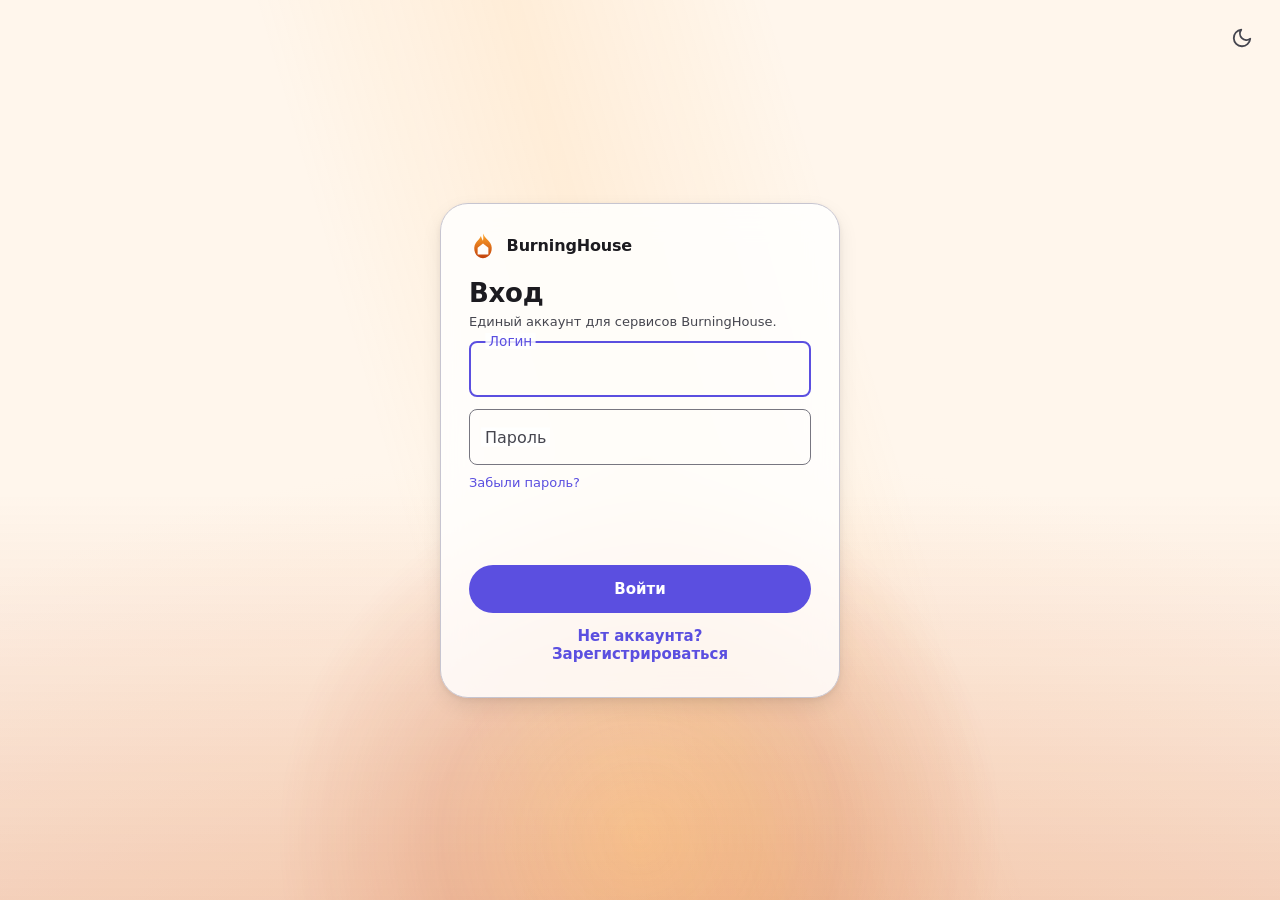
==== index.html @ 43b1a290 "Add password reset flow and theme toggle Implements password reset via email and a client theme togg" ====
<!doctype html>
<html lang="ru">
<head>
<meta charset="utf-8">
<meta name="viewport" content="width=device-width,initial-scale=1,viewport-fit=cover">
<meta name="robots" content="noindex,nofollow">
<meta name="color-scheme" content="light dark">
<title>Вход — BurningHouse</title>
<link rel="icon" href="assets/favicon.svg" type="image/svg+xml">
<link rel="stylesheet" href="assets/brand.css">
<link rel="stylesheet" href="assets/styles.css">
</head>
<body>

<!-- Горящий дом за карточкой. Вариант «Угли»: почти статика и медленный проход
     света — страницу входа при активной SSO-сессии показывают на долю секунды,
     и эффектный разгон читался бы как тормоз. См. Design/motion.md. -->
<div class="bh-backdrop" aria-hidden="true">
  <div class="bh-layer"><div class="bh-glow"></div></div>
  <div class="bh-layer"><div class="bh-sweep"></div></div>
  <div class="bh-layer"><div class="bh-haze"></div></div>
  <div class="bh-layer bh-sparks" data-bh-sparks="6"></div>
</div>

<button class="icon-btn" id="themeBtn" type="button" title="Сменить тему" aria-label="Сменить тему"></button>

<!-- Вход / регистрация. Показывается на /authorize без активной сессии и на / для гостя. -->
<div class="card hidden" id="loginCard">
  <a class="bh-lockup brand-lockup" href="/">
    <svg class="bh-mark" viewBox="0 0 24 24" role="img" aria-label="BurningHouse">
      <defs>
        <linearGradient id="bhFlameLogin" x1="0" y1="1" x2="0" y2="0">
          <stop offset="0" stop-color="var(--flame-base, #c2410c)"/>
          <stop offset="1" stop-color="var(--flame-tip, #ffa62b)"/>
        </linearGradient>
      </defs>
      <path class="bh-flame" fill="url(#bhFlameLogin)" fill-rule="evenodd"
            d="M12 1.2C13.6 5 16.4 6.6 18.2 9.4C21.4 14.4 18.6 22.4 12 22.4C5.4 22.4 2.6 14.4 5.8 9.4C7.2 7.2 9.2 6 10.2 3.4C10.9 5.6 11.4 6.6 12 7.4C12.4 5.6 12.3 3.4 12 1.2ZM12 9.8 7.4 13.6V19.2H16.6V13.6Z"/>
    </svg>
    <span class="bh-name">BurningHouse</span>
  </a>
  <h1 id="loginTitle">Вход</h1>
  <p class="sub" id="loginDesc">Единый аккаунт для сервисов BurningHouse.</p>

  <form id="loginForm" autocomplete="on">
    <div class="field">
      <input id="fUser" name="username" type="text" placeholder=" " autocomplete="username" autocapitalize="none" spellcheck="false">
      <label for="fUser">Логин</label>
    </div>
    <div class="field" id="fPassWrap">
      <input id="fPass" name="password" type="password" placeholder=" " autocomplete="current-password">
      <label for="fPass">Пароль</label>
    </div>
    <button class="link-btn" id="forgotToggle" type="button">Забыли пароль?</button>
    <!-- Поля регистрации раскрываются плавно, а не возникают рывком.
         Обёртка нужна для приёма с grid-template-rows: 0fr → 1fr — он
         анимирует высоту без магических чисел и без max-height наугад. -->
    <div class="reveal" id="regFields">
      <div class="reveal-in">
        <div class="field" id="fPass2Wrap">
          <input id="fPass2" name="password2" type="password" placeholder=" " autocomplete="new-password">
          <label for="fPass2">Повторите пароль</label>
        </div>
        <div class="field" id="fEmailWrap">
          <input id="fEmail" name="email" type="email" placeholder=" " autocomplete="email" autocapitalize="none" spellcheck="false">
          <label for="fEmail">Почта</label>
        </div>
        <div class="field" id="fNameWrap">
          <input id="fName" name="name" type="text" placeholder=" " maxlength="60" autocomplete="name">
          <label for="fName">Имя — необязательно</label>
        </div>
        <label class="check-row" id="fShowNameWrap">
          <input id="fShowName" type="checkbox">
          <span>Показывать сервисам имя вместо логина</span>
        </label>
        <div class="field" id="fPhoneWrap">
          <input id="fPhone" name="tel" type="tel" placeholder=" " autocomplete="tel" inputmode="tel">
          <label for="fPhone">Телефон — необязательно</label>
        </div>
        <label class="check-row" id="fSharePhoneWrap">
          <input id="fSharePhone" type="checkbox">
          <span>Разрешить сервисам получать телефон для переводов</span>
        </label>
        <div class="field hidden" id="fCodeWrap">
          <input id="fCode" name="code" type="text" placeholder=" " autocomplete="off">
          <label for="fCode">Код приглашения</label>
        </div>
      </div>
    </div>
    <div class="err" id="loginErr"></div>
    <div class="ok" id="loginOk"></div>
    <button class="btn filled full" id="loginSubmit" type="submit">Войти</button>
  </form>
  <button class="btn full" id="loginToggle" type="button" style="margin-top:8px">Нет аккаунта? Зарегистрироваться</button>
</div>

<!-- Открывается по ссылке из письма (?token=...) — см. /reset и
     /api/authorize/reset в server.js. Токен подтверждает личность,
     текущий пароль вводить не нужно. -->
<div class="card hidden" id="resetCard">
  <a class="bh-lockup brand-lockup" href="/">
    <svg class="bh-mark" viewBox="0 0 24 24" role="img" aria-label="BurningHouse">
      <defs>
        <linearGradient id="bhFlameReset" x1="0" y1="1" x2="0" y2="0">
          <stop offset="0" stop-color="var(--flame-base, #c2410c)"/>
          <stop offset="1" stop-color="var(--flame-tip, #ffa62b)"/>
        </linearGradient>
      </defs>
      <path class="bh-flame" fill="url(#bhFlameReset)" fill-rule="evenodd"
            d="M12 1.2C13.6 5 16.4 6.6 18.2 9.4C21.4 14.4 18.6 22.4 12 22.4C5.4 22.4 2.6 14.4 5.8 9.4C7.2 7.2 9.2 6 10.2 3.4C10.9 5.6 11.4 6.6 12 7.4C12.4 5.6 12.3 3.4 12 1.2ZM12 9.8 7.4 13.6V19.2H16.6V13.6Z"/>
    </svg>
    <span class="bh-name">BurningHouse</span>
  </a>
  <h1>Новый пароль</h1>
  <p class="sub">Придумайте новый пароль для входа.</p>
  <form id="resetForm">
    <div class="field">
      <input id="resetPass" type="password" placeholder=" " autocomplete="new-password">
      <label for="resetPass">Новый пароль</label>
    </div>
    <div class="field">
      <input id="resetPass2" type="password" placeholder=" " autocomplete="new-password">
      <label for="resetPass2">Повторите пароль</label>
    </div>
    <div class="err" id="resetErr"></div>
    <button class="btn filled full" type="submit">Сохранить пароль</button>
  </form>
</div>

<!-- Аккаунт: то, что видит вошедший пользователь на самом auth-домене. -->
<div class="card wide hidden" id="accountCard">
  <a class="bh-lockup brand-lockup" href="/">
    <svg class="bh-mark" viewBox="0 0 24 24" role="img" aria-label="BurningHouse">
      <defs>
        <linearGradient id="bhFlameAccount" x1="0" y1="1" x2="0" y2="0">
          <stop offset="0" stop-color="var(--flame-base, #c2410c)"/>
          <stop offset="1" stop-color="var(--flame-tip, #ffa62b)"/>
        </linearGradient>
      </defs>
      <path class="bh-flame" fill="url(#bhFlameAccount)" fill-rule="evenodd"
            d="M12 1.2C13.6 5 16.4 6.6 18.2 9.4C21.4 14.4 18.6 22.4 12 22.4C5.4 22.4 2.6 14.4 5.8 9.4C7.2 7.2 9.2 6 10.2 3.4C10.9 5.6 11.4 6.6 12 7.4C12.4 5.6 12.3 3.4 12 1.2ZM12 9.8 7.4 13.6V19.2H16.6V13.6Z"/>
    </svg>
    <span class="bh-name">BurningHouse</span>
    <span class="bh-sep" aria-hidden="true"></span>
    <span class="bh-service">Аккаунт</span>
  </a>
  <div class="who">
    <div class="avatar" id="acAvatar">?</div>
    <div>
      <div class="name" id="acName">—</div>
      <div class="mail" id="acMail">почта не указана</div>
    </div>
  </div>
  <p class="sub">Этот аккаунт общий для всех сервисов BurningHouse.</p>

  <details id="nameBlock">
    <summary>Имя</summary>
    <form id="nameForm">
      <div class="field"><input id="nameValue" type="text" placeholder=" " maxlength="60" autocomplete="name"><label for="nameValue">Имя</label></div>
      <label class="check-row"><input id="nameShow" type="checkbox"><span>Показывать сервисам вместо логина</span></label>
      <div class="err" id="nameErr"></div>
      <button class="btn tonal full" type="submit">Сохранить имя</button>
    </form>
    <p class="sub">Пока выключено — сервисы видят только логин, как раньше.</p>
  </details>

  <details id="pwBlock">
    <summary>Сменить пароль</summary>
    <form id="pwForm">
      <div class="field"><input id="pwCur" type="password" placeholder=" " autocomplete="current-password"><label for="pwCur">Текущий пароль</label></div>
      <div class="field"><input id="pwNew" type="password" placeholder=" " autocomplete="new-password"><label for="pwNew">Новый пароль</label></div>
      <div class="field"><input id="pwNew2" type="password" placeholder=" " autocomplete="new-password"><label for="pwNew2">Повторите новый</label></div>
      <div class="err" id="pwErr"></div>
      <button class="btn tonal full" type="submit">Сохранить пароль</button>
    </form>
    <p class="sub">После смены пароля все остальные устройства придётся авторизовать заново.</p>
  </details>

  <details id="mailBlock">
    <summary>Почта</summary>
    <form id="mailForm">
      <div class="field"><input id="mailValue" type="email" placeholder=" " autocomplete="email" autocapitalize="none" spellcheck="false"><label for="mailValue">Адрес почты</label></div>
      <div class="field"><input id="mailPass" type="password" placeholder=" " autocomplete="current-password"><label for="mailPass">Текущий пароль</label></div>
      <div class="err" id="mailErr"></div>
      <button class="btn tonal full" type="submit">Сохранить почту</button>
    </form>
    <p class="sub">Пока используется только как контакт: писем сервис ещё не отправляет.</p>
  </details>

  <details id="phoneBlock">
    <summary>Телефон</summary>
    <form id="phoneForm">
      <div class="field"><input id="phoneValue" type="tel" placeholder=" " autocomplete="tel" inputmode="tel"><label for="phoneValue">Номер телефона</label></div>
      <label class="check-row"><input id="phoneShare" type="checkbox"><span>Разрешить сервисам получать телефон для переводов</span></label>
      <div class="field"><input id="phonePass" type="password" placeholder=" " autocomplete="current-password"><label for="phonePass">Текущий пароль</label></div>
      <div class="err" id="phoneErr"></div>
      <button class="btn tonal full" type="submit">Сохранить телефон</button>
    </form>
    <p class="sub">Без галочки номер знает только этот кабинет. С галочкой — его
      сможет запросить сервис, которому вы уже вошли (например, чтобы принять
      от вас перевод); кому именно его показывать внутри себя — решает сам
      сервис, не эта настройка.</p>
  </details>

  <details id="sessBlock">
    <summary>Устройства и сервисы</summary>
    <div id="sessList"><div class="empty">Загрузка…</div></div>
    <button class="btn danger full" id="revokeAll" type="button">Отозвать все доступы сервисов</button>
  </details>

  <button class="btn outlined full" id="logoutBtn" type="button">Выйти</button>
</div>

<div class="snack" id="snack"></div>

<script src="assets/brand.js"></script>
<script src="assets/app.js"></script>
</body>
</html>
---- assets/brand.css ----
/* Копия Shared/brand.css — не редактировать здесь.
   Правки вносят в Shared/ и раскладывают: node Shared/sync.mjs */
/* ═══════════════════════════════════════════════════════════════════════
   Фирменный слой BurningHouse: знак, локап, горящий фон.
   Канонический файл — этот. Сервисы копируют его к себе в assets/ и
   переопределяют только четыре-шесть переменных (см. блок ниже).

   Решения и причины — в BurningHouse/Design/. Коротко о главном:
   • анимируем только transform/opacity — эти слои уходят на видеокарту;
   • размытие даём радиальным градиентом, а не filter: blur() — блюр во
     весь экран самая дорогая вещь, какую можно повесить на фон;
   • prefers-reduced-motion не «желательно»: движущийся фон при
     вестибулярных нарушениях вызывает тошноту.
   ═══════════════════════════════════════════════════════════════════════ */

/* ── Токены сервиса. По умолчанию — дерево/янтарь (вход). ──
   Свой сервис задаёт эти же переменные у себя ПОСЛЕ подключения brand.css.
   Цвет не выбирается на глаз: он берётся от вещества, которое так горит,
   — таблица свободных в Design/services.md. */
:root{
  --flame-base:#c2410c;   /* основание — уголь, общее для семьи */
  --flame-tip:#ffa62b;    /* вершина — она и различает сервисы */
  --night-1:#0e0b16;      /* края тёмной сцены */
  --night-2:#1f1330;      /* у горизонта, где горит дом */
  --dawn-1:#fff6ec;       /* светлая тема — рассвет, а не осветлённая ночь */
  --dawn-2:#ffe4cb;
}

/* ═══ ФОН ═══
   position:fixed, поэтому одинаково работает и как фон страницы (вход),
   и внутри полноэкранной модалки (окно входа в «Финансах»): когда
   родитель скрыт, скрыт и фон. */
.bh-backdrop{
  position:fixed; inset:0; z-index:0;
  overflow:hidden; pointer-events:none;
  --sky-1:var(--dawn-1); --sky-2:var(--dawn-2);
  background:radial-gradient(125% 100% at 50% 112%, var(--sky-2) 0%, var(--sky-1) 62%);
}
/* Тему берём из тех же сигналов, что и хост: у «Финансов» data-theme стоит
   всегда, у входа его может не быть — тогда решает системная настройка. */
@media (prefers-color-scheme: dark){
  :root:not([data-theme="light"]) .bh-backdrop{ --sky-1:var(--night-1); --sky-2:var(--night-2); }
}
:root[data-theme="dark"]  .bh-backdrop{ --sky-1:var(--night-1); --sky-2:var(--night-2); }
:root[data-theme="light"] .bh-backdrop{ --sky-1:var(--dawn-1);  --sky-2:var(--dawn-2); }

/* Фон под ВСЮ страницу приложения, а не только под окно входа.
   z-index:-1 здесь обязателен: с нулевым позиционированный слой красится
   поверх непозиционированных блоков и накрыл бы собой весь интерфейс.
   Хост при этом обязан отдать фон наружу — иначе слой окажется под
   непрозрачной заливкой body и его просто не будет видно:

     html{ background:var(--ваш-фон) }
     body{ background:transparent }                                        */
.bh-backdrop--page{ z-index:-1; }

/* Приглушённый вариант — для страниц с плотным интерфейсом, где фон должен
   только подсвечивать поля вокруг панелей, а не спорить с содержимым.
   Приглушать приходится ОТДЕЛЬНЫМ набором кадров, а не статичной opacity:
   свойство, которое анимируется, значением из правила не перебить — анимация
   всегда важнее. На этом легко обжечься и потом искать, почему «не применилось». */
.bh-backdrop--quiet .bh-glow{ animation-name:bh-breathe-quiet }
@keyframes bh-breathe-quiet{
  from{ transform:translateX(-50%) scale(1);    opacity:.24 }
  to  { transform:translateX(-50%) scale(1.07); opacity:.32 }
}
.bh-backdrop--quiet .bh-haze{ opacity:.55 }

.bh-layer{ position:absolute; inset:0; }

/* Свечение очага снизу по центру — оттуда, где горит дом. */
.bh-glow{
  position:absolute; left:50%; bottom:-34%;
  width:min(92%, 46rem); aspect-ratio:1; transform:translateX(-50%);
  border-radius:50%; opacity:.55;
  background:radial-gradient(circle,
    color-mix(in srgb, var(--flame-tip) 46%, transparent) 0%,
    color-mix(in srgb, var(--flame-base) 28%, transparent) 38%,
    transparent 70%);
  will-change:transform, opacity;
  animation:bh-breathe 11s ease-in-out infinite alternate;
}
@keyframes bh-breathe{
  from{ transform:translateX(-50%) scale(1);    opacity:.5 }
  to  { transform:translateX(-50%) scale(1.09); opacity:.62 }
}

/* Медленный проход света по комнате — вариант «Угли» из Design/motion.md.
   Выбран для страниц входа: при активной SSO-сессии страница показывается
   на долю секунды, и эффектный разгон читался бы как тормоз. */
.bh-sweep{
  position:absolute; inset:-30% -60%;
  background:linear-gradient(74deg, transparent 42%,
    color-mix(in srgb, var(--flame-tip) 10%, transparent) 50%, transparent 58%);
  will-change:transform;
  animation:bh-sweep 16s ease-in-out infinite;
}
@keyframes bh-sweep{
  0%,100%{ transform:translateX(-22%) }
  50%    { transform:translateX(22%) }
}

/* Дымка над очагом — прячет нижнюю границу свечения. */
.bh-haze{
  position:absolute; left:-20%; right:-20%; bottom:0; height:58%;
  background:linear-gradient(to top,
    color-mix(in srgb, var(--flame-base) 18%, transparent), transparent 78%);
}

/* ═══ ИСКРЫ ═══
   Узлы расставляет brand.js: у каждой свои длительность, задержка и снос.
   Одинаковые искры сразу читаются как размноженная копипаста. */
.bh-spark{
  position:absolute; bottom:-2%;
  width:3px; height:3px; border-radius:50%;
  background:var(--flame-tip);
  box-shadow:0 0 6px 1px color-mix(in srgb, var(--flame-tip) 65%, transparent);
  opacity:0; will-change:transform, opacity;
  animation:bh-rise var(--bh-dur, 12s) linear var(--bh-delay, 0s) infinite;
}
@keyframes bh-rise{
  0%  { transform:translate3d(0,0,0) scale(.6); opacity:0 }
  12% { opacity:.8 }
  70% { opacity:.45 }
  100%{ transform:translate3d(var(--bh-drift, 2rem), -60vh, 0) scale(.25); opacity:0 }
}

/* Повадка искр — единственное, чем сервису позволено выделиться помимо цвета.
   Подключается классом на контейнере искр. */
.bh-sparks--settle .bh-spark{ animation-name:bh-settle }   /* финансы: копятся */
@keyframes bh-settle{
  0%  { transform:translate3d(0,0,0) scale(.5); opacity:0 }
  15% { opacity:.9 }
  60% { transform:translate3d(var(--bh-drift,1rem), -34vh, 0) scale(1); opacity:.85 }
  100%{ transform:translate3d(var(--bh-drift,1rem), -26vh, 0) scale(.7); opacity:0 }
}
.bh-sparks--motes .bh-spark{ animation-name:bh-motes; animation-timing-function:ease-in-out }
@keyframes bh-motes{                                        /* фильмы: пыль в луче */
  0%  { transform:translate3d(0,-70vh,0) scale(.5); opacity:0 }
  20% { opacity:.7 }
  100%{ transform:translate3d(var(--bh-drift,4rem), -8vh, 0) scale(.4); opacity:0 }
}
.bh-sparks--wind .bh-spark{ animation-name:bh-wind }        /* поездки: сносит ветром */
@keyframes bh-wind{
  0%  { transform:translate3d(0,0,0) scale(.6); opacity:0 }
  14% { opacity:.85 }
  100%{ transform:translate3d(calc(var(--bh-drift,1rem) * 6), -30vh, 0) scale(.3); opacity:0 }
}

/* ═══ ЗНАК ═══
   Градиент объявляется ВНУТРИ каждого <svg>: вынесенный наружу не увидит
   переменные сервиса и знак уедет в чёрный. Подробности — Design/mark.md. */
.bh-mark{ display:block; flex:none; }
.bh-mark .bh-flame{
  transform-origin:50% 100%;
  animation:bh-flick 4.2s ease-in-out infinite;
}
@keyframes bh-flick{
  0%,100%{ transform:scaleY(1)    scaleX(1);    opacity:1 }
  32%    { transform:scaleY(.94)  scaleX(1.03); opacity:.93 }
  58%    { transform:scaleY(1.04) scaleX(.98);  opacity:1 }
}

/* ═══ ЛОКАП: знак, бренд, сервис ═══
   Бренд — постоянная величина, сервис — переменная; вес это и показывает. */
.bh-lockup{
  display:inline-flex; align-items:center; gap:.6rem;
  text-decoration:none; color:inherit; font-size:1rem; line-height:1;
}
.bh-lockup .bh-mark{ width:1.75em; height:1.75em; }
.bh-name{ font-weight:650; letter-spacing:-.01em; }
/* Единственное место, где цвет сервиса попадает в текстовую строку. */
.bh-sep{
  width:1px; height:1.15em; flex:none; border-radius:1px;
  background:color-mix(in srgb, var(--flame-tip) 45%, transparent);
}
.bh-service{ font-weight:400; opacity:.72; }

/* Узкий экран: бренд уходит, остаются знак и название сервиса — на своей
   странице человек и так знает, где он, а место дороже. */
@media (max-width:30rem){
  .bh-name, .bh-sep{ display:none }
}

/* ═══ ПЕРЕДАЧА НА СТРАНИЦУ ВХОДА ═══
   Уход на auth-домен — это обычная навигация между разными сайтами, и резкая
   подмена читается рывком. Кросс-доменные view transitions браузер не даёт
   (разные origin), поэтому склеиваем вручную: здесь карточка уходит, там
   появляется. Фон остаётся на месте и в обеих точках выглядит одинаково —
   именно он и создаёт ощущение, что это одна страница, а не две.

   Класс вешает сервис перед auth.login(); длительность обязана совпадать с
   задержкой навигации в его коде.

   Класс продублирован в селекторе намеренно: у карточки сервиса обычно уже
   есть своя анимация появления, и её правило идёт в файле позже. При равной
   специфичности побеждает последнее — уход бы молча не сработал. Удвоение
   класса поднимает специфичность, не прибегая к !important. */
.bh-leaving.bh-leaving{
  animation:bh-leave .22s cubic-bezier(.4,0,1,1) both;
  pointer-events:none;
}
@keyframes bh-leave{
  to{ opacity:0; transform:translateY(-6px) scale(.985) }
}

/* Прибытие: карточка входа собирается из того же движения, в котором ушла
   предыдущая. Вешается на саму карточку на auth-домене. */
.bh-arriving{
  animation:bh-arrive .34s cubic-bezier(.16,.84,.44,1) both;
}
@keyframes bh-arrive{
  from{ opacity:0; transform:translateY(10px) scale(.985) }
}

/* ═══ ДОСТУПНОСТЬ ═══
   Замирает в осмысленном виде, а не в пустоте: искры остаются видимыми,
   свечение — в среднем положении. */
@media (prefers-reduced-motion: reduce){
  .bh-glow, .bh-sweep, .bh-spark, .bh-mark .bh-flame,
  .bh-leaving, .bh-arriving{
    animation-duration:.01ms !important;
    animation-iteration-count:1 !important;
  }
  .bh-spark{ opacity:.45 }
  /* Уходящая карточка не должна остаться невидимой, если анимацию отключили
     до того, как случилась навигация. */
  .bh-leaving{ opacity:1 }
}
---- assets/styles.css ----
/* Оформление auth-страниц. Токены и компоненты — те же, что в «Моих финансах»
   (Material 3, violet seed), но взято только необходимое: форма входа и аккаунт. */

:root{
  --md-sys-color-primary:#5b4fe0;
  --md-sys-color-on-primary:#ffffff;
  --md-sys-color-primary-container:#e4dfff;
  --md-sys-color-on-primary-container:#180265;
  --md-sys-color-secondary-container:#e3e0f9;
  --md-sys-color-on-secondary-container:#1a1836;
  --md-sys-color-error:#ba1a1a;
  --md-sys-color-surface:#fbf8ff;
  --md-sys-color-on-surface:#1c1b20;
  --md-sys-color-on-surface-variant:#46464f;
  --md-sys-color-surface-container-lowest:#ffffff;
  --md-sys-color-surface-container:#efecf4;
  --md-sys-color-surface-container-high:#e9e6ee;
  --md-sys-color-outline:#777680;
  --md-sys-color-outline-variant:#c7c5d0;

  --r-s:8px; --r-m:12px; --r-l:16px; --r-xl:28px; --r-full:9999px;
  --md-font:"Roboto Flex","Segoe UI",system-ui,Roboto,sans-serif;
  --ease-std:cubic-bezier(0.2,0,0,1);
  --ease-emph-dec:cubic-bezier(0.05,0.7,0.1,1);
  --e2:0 2px 6px rgba(0,0,0,.07),0 8px 20px rgba(0,0,0,.08);

  /* Тёмные значения — под своими именами, чтобы не повторять их дважды
     (системная тема ниже и ручное переключение кнопкой — см. .icon-btn). */
  --dark-primary:#c6bfff; --dark-on-primary:#2e1591;
  --dark-primary-container:#4335a8; --dark-on-primary-container:#e4dfff;
  --dark-secondary-container:#45435c; --dark-on-secondary-container:#e3e0f9;
  --dark-error:#ffb4ab;
  --dark-surface:#141318; --dark-on-surface:#e5e1e9; --dark-on-surface-variant:#c8c5d0;
  --dark-surface-container-lowest:#0f0e13; --dark-surface-container:#201f25; --dark-surface-container-high:#2b2930;
  --dark-outline:#918f9a; --dark-outline-variant:#46464f;
  --dark-e2:0 2px 6px rgba(0,0,0,.3),0 8px 20px rgba(0,0,0,.35);
}

/* Тема следует за системной; data-theme на <html> (кнопка в app.js) может её
   переопределить — в обе стороны, а не только «форсировать светлую». */
@media (prefers-color-scheme:dark){
  :root:not([data-theme="light"]){
    --md-sys-color-primary:var(--dark-primary); --md-sys-color-on-primary:var(--dark-on-primary);
    --md-sys-color-primary-container:var(--dark-primary-container); --md-sys-color-on-primary-container:var(--dark-on-primary-container);
    --md-sys-color-secondary-container:var(--dark-secondary-container); --md-sys-color-on-secondary-container:var(--dark-on-secondary-container);
    --md-sys-color-error:var(--dark-error);
    --md-sys-color-surface:var(--dark-surface); --md-sys-color-on-surface:var(--dark-on-surface); --md-sys-color-on-surface-variant:var(--dark-on-surface-variant);
    --md-sys-color-surface-container-lowest:var(--dark-surface-container-lowest); --md-sys-color-surface-container:var(--dark-surface-container); --md-sys-color-surface-container-high:var(--dark-surface-container-high);
    --md-sys-color-outline:var(--dark-outline); --md-sys-color-outline-variant:var(--dark-outline-variant);
    --e2:var(--dark-e2);
  }
}
:root[data-theme="dark"]{
  --md-sys-color-primary:var(--dark-primary); --md-sys-color-on-primary:var(--dark-on-primary);
  --md-sys-color-primary-container:var(--dark-primary-container); --md-sys-color-on-primary-container:var(--dark-on-primary-container);
  --md-sys-color-secondary-container:var(--dark-secondary-container); --md-sys-color-on-secondary-container:var(--dark-on-secondary-container);
  --md-sys-color-error:var(--dark-error);
  --md-sys-color-surface:var(--dark-surface); --md-sys-color-on-surface:var(--dark-on-surface); --md-sys-color-on-surface-variant:var(--dark-on-surface-variant);
  --md-sys-color-surface-container-lowest:var(--dark-surface-container-lowest); --md-sys-color-surface-container:var(--dark-surface-container); --md-sys-color-surface-container-high:var(--dark-surface-container-high);
  --md-sys-color-outline:var(--dark-outline); --md-sys-color-outline-variant:var(--dark-outline-variant);
  --e2:var(--dark-e2);
}

*{box-sizing:border-box;margin:0;padding:0}
html,body{min-height:100%}
body{
  font-family:var(--md-font);
  background:var(--md-sys-color-surface);
  color:var(--md-sys-color-on-surface);
  display:grid;place-items:center;
  padding:24px 16px;min-height:100vh;
  -webkit-font-smoothing:antialiased;
}

.card{
  /* Поднимаем над горящим фоном (.bh-backdrop лежит на z-index:0) */
  position:relative;z-index:1;
  /* Полупрозрачная с размытием: фон обязан просвечивать, иначе горящий дом
     виден только по краям и вся затея теряет смысл. Блюр здесь дёшев — он
     ограничен площадью карточки, в отличие от блюра на весь экран. */
  background:color-mix(in srgb,var(--md-sys-color-surface-container-lowest) 84%,transparent);
  backdrop-filter:blur(16px) saturate(1.15);
  border:1px solid var(--md-sys-color-outline-variant);
  border-radius:var(--r-xl);
  padding:28px;width:100%;max-width:400px;
  box-shadow:var(--e2);
  /* Прибытие описано в brand.css: карточка собирается из того же движения,
     в котором ушла карточка сервиса. Так переход между доменами читается
     как один жест, а не как подмена страницы. */
  animation:bh-arrive .34s cubic-bezier(.16,.84,.44,1) both;
}
.card.wide{max-width:520px}

/* Плавное раскрытие полей регистрации.
   Высоту подставляет JS замером содержимого (см. revealToggle в app.js).
   Приём с grid-template-rows: 0fr → 1fr выглядит изящнее и обходится без
   скрипта, но здесь он молча не запускался: правило выигрывало в каскаде,
   а перехода браузер не создавал вовсе — getAnimations() оставался пуст.
   Замер надёжен и не зависит от того, что именно лежит внутри. */
.reveal{
  overflow:hidden;height:0;opacity:0;
  transition:height .32s var(--ease-emph-dec), opacity .22s var(--ease-std);
}
.reveal.open{opacity:1}
/* Свой контекст форматирования обязателен. Без него верхний отступ первого
   поля «протекает» за пределы блока и в замер высоты не попадает — блок
   выходит ровно на величину отступа короче, и последнее поле обрезается. */
.reveal-in{display:flow-root}
/* Раскрытие закончилось — перестаём обрезать: обводка фокуса не должна
   срезаться краем блока. Высоту при этом отпускает JS, а не это правило:
   она задана инлайном, и правилом из таблицы стилей её не перебить. */
.reveal.done{overflow:visible}

@media (prefers-reduced-motion: reduce){
  .reveal{transition:none}
}

/* Локап: знак, бренд, при необходимости — название сервиса.
   Прежняя плашка со щитом (.brand) убрана — знак теперь фирменный. */
.brand-lockup{margin-bottom:18px;font-size:16px}
.brand-lockup:focus-visible{outline:2px solid var(--md-sys-color-primary);outline-offset:4px;border-radius:6px}

h1{font-size:26px;font-weight:600;letter-spacing:-.01em}
h2{font-size:15px;font-weight:600;margin:24px 0 4px}
.sub{font-size:13px;color:var(--md-sys-color-on-surface-variant);margin:6px 0}
.err{color:var(--md-sys-color-error);font-size:13px;min-height:18px;margin-top:10px}
.ok{color:var(--md-sys-color-primary);font-size:13px;min-height:18px;margin-top:10px}
.hidden{display:none !important}

/* ---- флажок-настройка (нативный checkbox + accent-color: своя тема без
   отрисовки SVG-галочки вручную, доступность с клавиатуры бесплатно) ---- */
.check-row{
  display:flex;align-items:center;gap:10px;margin-top:14px;
  font-size:14px;color:var(--md-sys-color-on-surface-variant);
  cursor:pointer;user-select:none;
}
.check-row input{width:18px;height:18px;flex:none;accent-color:var(--md-sys-color-primary);cursor:pointer}

/* ---- outlined text field ---- */
.field{position:relative;margin-top:12px}
.field input{
  width:100%;height:56px;padding:0 16px;font-size:16px;font-family:inherit;
  color:var(--md-sys-color-on-surface);background:transparent;
  border:1px solid var(--md-sys-color-outline);border-radius:var(--r-s);
  transition:border-color .15s,border-width .15s;appearance:none;
}
.field input:focus{outline:none;border:2px solid var(--md-sys-color-primary);padding:0 15px}
.field label{
  position:absolute;left:12px;top:50%;transform:translateY(-50%);
  padding:0 4px;font-size:16px;color:var(--md-sys-color-on-surface-variant);
  /* Та же прозрачность, что у карточки: иначе подпись легла бы на неё
     непрозрачной заплаткой заметно другого оттенка. */
  background:color-mix(in srgb,var(--md-sys-color-surface-container-lowest) 84%,transparent);
  pointer-events:none;transition:all .15s var(--ease-std);
}
.field input:focus+label,
.field input:not(:placeholder-shown)+label{top:0;transform:translateY(-50%) scale(.85)}
.field input:focus+label{color:var(--md-sys-color-primary)}

/* ---- buttons ---- */
.btn{
  position:relative;display:inline-flex;align-items:center;justify-content:center;gap:8px;
  height:48px;padding:0 24px;border:0;border-radius:var(--r-full);
  font-family:inherit;font-size:15px;font-weight:600;cursor:pointer;overflow:hidden;
  background:transparent;color:var(--md-sys-color-primary);
}
.btn::after{content:"";position:absolute;inset:0;background:currentColor;opacity:0;transition:opacity .2s}
.btn:hover::after{opacity:.08}
.btn:active::after{opacity:.12}
.btn[disabled]{opacity:.5;cursor:default}
.btn[disabled]::after{opacity:0}
.btn.filled{background:var(--md-sys-color-primary);color:var(--md-sys-color-on-primary)}
.btn.tonal{background:var(--md-sys-color-secondary-container);color:var(--md-sys-color-on-secondary-container)}
.btn.outlined{border:1px solid var(--md-sys-color-outline)}
.btn.full{width:100%;margin-top:18px}
.btn.danger{color:var(--md-sys-color-error)}
.btn.small{height:36px;font-size:13px;padding:0 14px}

.link-btn{
  display:inline-block;background:none;border:0;padding:0;margin-top:10px;
  font:inherit;font-size:13px;color:var(--md-sys-color-primary);
  cursor:pointer;text-decoration:none;
}
.link-btn:hover{text-decoration:underline}

/* ---- аккаунт ---- */
.who{display:flex;align-items:center;gap:14px;margin-bottom:6px}
.avatar{
  width:48px;height:48px;border-radius:var(--r-full);display:grid;place-items:center;
  background:var(--md-sys-color-primary-container);color:var(--md-sys-color-on-primary-container);
  font-size:20px;font-weight:600;flex:none;
}
.who .name{font-size:20px;font-weight:600;line-height:1.2}
.who .mail{font-size:13px;color:var(--md-sys-color-on-surface-variant);word-break:break-all}

details{
  border:1px solid var(--md-sys-color-outline-variant);border-radius:var(--r-m);
  padding:0 16px;margin-top:10px;
}
details[open]{padding-bottom:16px}
summary{
  cursor:pointer;list-style:none;padding:14px 0;font-size:15px;font-weight:600;
  display:flex;align-items:center;justify-content:space-between;gap:8px;
}
summary::-webkit-details-marker{display:none}
summary::after{content:"";width:8px;height:8px;flex:none;transform:rotate(45deg) translateY(-2px);
  border-right:2px solid var(--md-sys-color-on-surface-variant);border-bottom:2px solid var(--md-sys-color-on-surface-variant);
  transition:transform .2s var(--ease-std)}
details[open] summary::after{transform:rotate(-135deg) translateY(-2px)}

.session{
  display:flex;align-items:flex-start;gap:12px;padding:12px 0;
  border-top:1px solid var(--md-sys-color-outline-variant);
}
.session:first-of-type{border-top:0}
.session .meta{flex:1;min-width:0}
.session .title{font-size:14px;font-weight:600}
.session .desc{font-size:12px;color:var(--md-sys-color-on-surface-variant);word-break:break-word}
.badge{
  font-size:11px;font-weight:600;padding:2px 8px;border-radius:var(--r-full);
  background:var(--md-sys-color-secondary-container);color:var(--md-sys-color-on-secondary-container);
}
.empty{font-size:13px;color:var(--md-sys-color-on-surface-variant);padding:12px 0}

/* ---- переключатель темы — фиксирован в углу, виден на любой карточке ---- */
.icon-btn{
  position:fixed;top:16px;right:16px;z-index:5;
  width:44px;height:44px;border-radius:var(--r-full);
  border:0;background:transparent;color:var(--md-sys-color-on-surface-variant);
  cursor:pointer;display:grid;place-items:center;overflow:hidden;
}
.icon-btn::after{content:"";position:absolute;inset:0;background:currentColor;opacity:0;transition:opacity .2s}
.icon-btn:hover::after{opacity:.08}
.icon-btn:active::after{opacity:.12}
.icon{width:22px;height:22px;fill:none;stroke:currentColor;stroke-width:2;stroke-linecap:round;stroke-linejoin:round;flex:none}

.snack{
  position:fixed;left:50%;bottom:24px;transform:translate(-50%,80px);
  background:var(--md-sys-color-on-surface);color:var(--md-sys-color-surface);
  padding:14px 20px;border-radius:var(--r-s);font-size:14px;
  opacity:0;transition:all .25s var(--ease-emph-dec);pointer-events:none;z-index:10;
}
.snack.show{transform:translate(-50%,0);opacity:1}
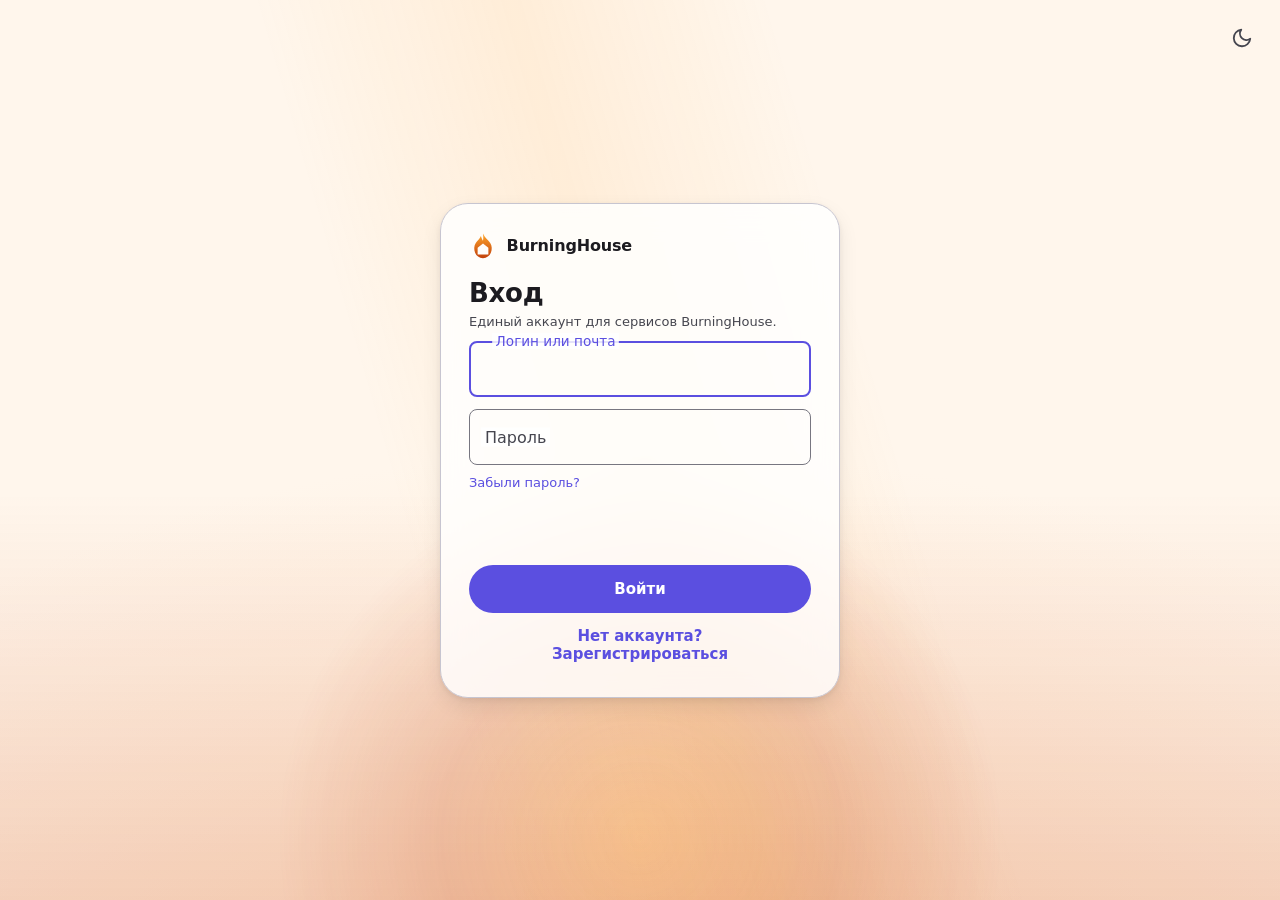
==== commit 9784034e: "Allow login by email; add reset email template Accept username OR email for login and password-reset" ====
--- a/index.html
+++ b/index.html
@@ -45,7 +45,7 @@
   <form id="loginForm" autocomplete="on">
     <div class="field">
       <input id="fUser" name="username" type="text" placeholder=" " autocomplete="username" autocapitalize="none" spellcheck="false">
-      <label for="fUser">Логин</label>
+      <label for="fUser" id="fUserLabel">Логин</label>
     </div>
     <div class="field" id="fPassWrap">
       <input id="fPass" name="password" type="password" placeholder=" " autocomplete="current-password">
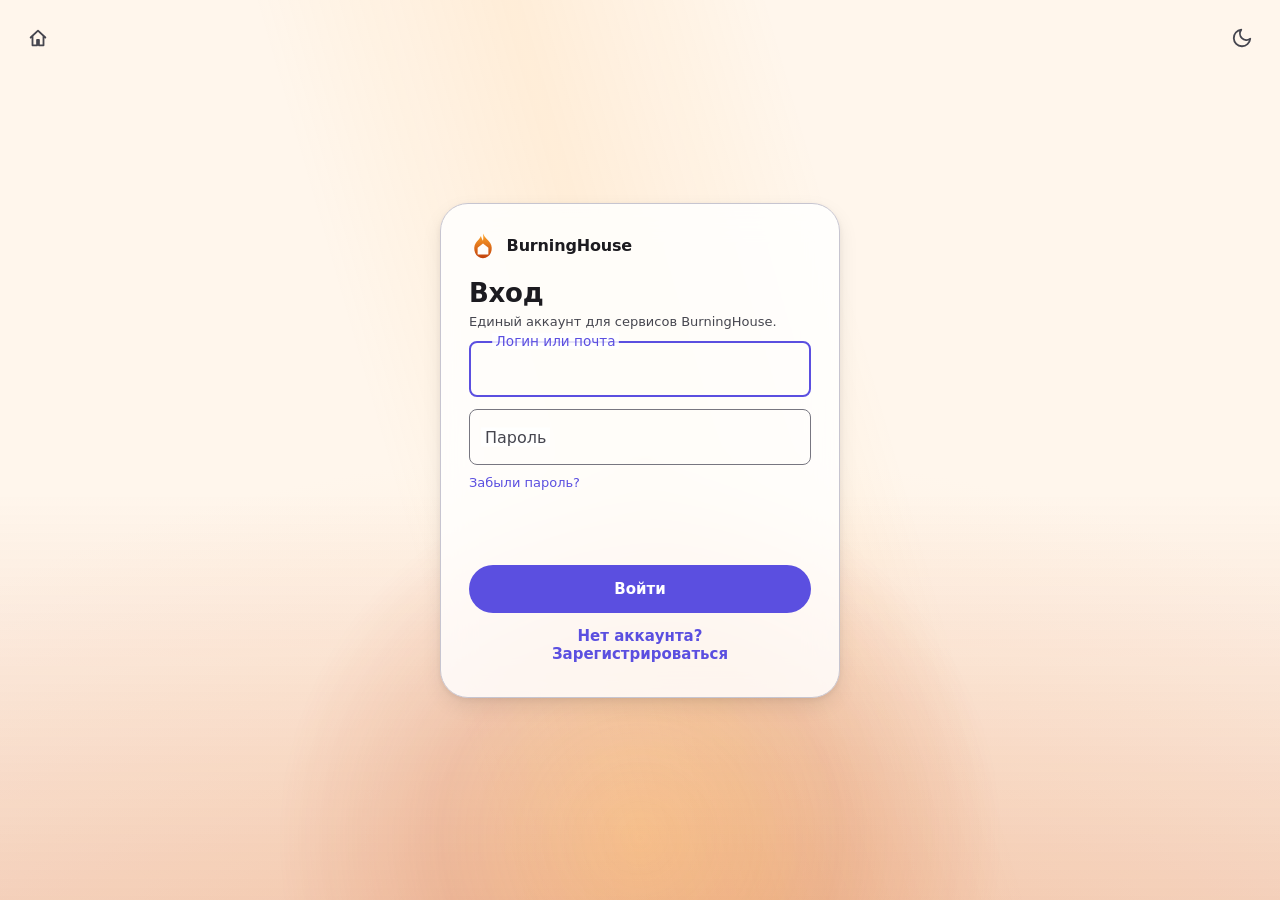
==== commit 7a01394d: "Add Admin internal API and admin support Introduce server-to-server Admin integration: add admin-int" ====
--- a/index.html
+++ b/index.html
@@ -23,10 +23,13 @@
 </div>
 
 <button class="icon-btn" id="themeBtn" type="button" title="Сменить тему" aria-label="Сменить тему"></button>
+<a class="icon-btn" id="homeBtn" href="https://burninghouse.ru" title="На главную" aria-label="На главную">
+  <svg class="icon" viewBox="0 0 24 24"><path d="M4 11.5 12 4l8 7.5M6 9.5V20h5v-6h2v6h5V9.5"/></svg>
+</a>
 
 <!-- Вход / регистрация. Показывается на /authorize без активной сессии и на / для гостя. -->
 <div class="card hidden" id="loginCard">
-  <a class="bh-lockup brand-lockup" href="/">
+  <a class="bh-lockup brand-lockup" href="https://burninghouse.ru">
     <svg class="bh-mark" viewBox="0 0 24 24" role="img" aria-label="BurningHouse">
       <defs>
         <linearGradient id="bhFlameLogin" x1="0" y1="1" x2="0" y2="0">
@@ -98,7 +101,7 @@
      /api/authorize/reset в server.js. Токен подтверждает личность,
      текущий пароль вводить не нужно. -->
 <div class="card hidden" id="resetCard">
-  <a class="bh-lockup brand-lockup" href="/">
+  <a class="bh-lockup brand-lockup" href="https://burninghouse.ru">
     <svg class="bh-mark" viewBox="0 0 24 24" role="img" aria-label="BurningHouse">
       <defs>
         <linearGradient id="bhFlameReset" x1="0" y1="1" x2="0" y2="0">
@@ -129,7 +132,7 @@
 
 <!-- Аккаунт: то, что видит вошедший пользователь на самом auth-домене. -->
 <div class="card wide hidden" id="accountCard">
-  <a class="bh-lockup brand-lockup" href="/">
+  <a class="bh-lockup brand-lockup" href="https://burninghouse.ru">
     <svg class="bh-mark" viewBox="0 0 24 24" role="img" aria-label="BurningHouse">
       <defs>
         <linearGradient id="bhFlameAccount" x1="0" y1="1" x2="0" y2="0">
@@ -208,6 +211,19 @@
     <button class="btn danger full" id="revokeAll" type="button">Отозвать все доступы сервисов</button>
   </details>
 
+  <details id="deleteBlock">
+    <summary>Удалить аккаунт</summary>
+    <p class="sub">Аккаунт и все данные (сессии, история входов) удаляются без возможности восстановления, доступ ко всем сервисам BurningHouse пропадёт сразу. Чтобы подтвердить, наберите логин <strong id="deleteUserHint"></strong> в поле ниже.</p>
+    <form id="deleteForm">
+      <div class="field">
+        <input id="deleteUser" type="text" placeholder=" " autocomplete="off" autocapitalize="none" spellcheck="false">
+        <label for="deleteUser">Логин для подтверждения</label>
+      </div>
+      <div class="err" id="deleteErr"></div>
+      <button class="btn danger full" type="submit">Удалить аккаунт навсегда</button>
+    </form>
+  </details>
+
   <button class="btn outlined full" id="logoutBtn" type="button">Выйти</button>
 </div>
 
--- a/assets/brand.css
+++ b/assets/brand.css
@@ -145,6 +145,16 @@
   0%  { transform:translate3d(0,0,0) scale(.6); opacity:0 }
   14% { opacity:.85 }
   100%{ transform:translate3d(calc(var(--bh-drift,1rem) * 6), -30vh, 0) scale(.3); opacity:0 }
+}
+/* админка: вспыхивают дискретно и строго вертикально — телеметрия, а не огонь */
+.bh-sparks--pulse .bh-spark{ animation-name:bh-pulse; animation-timing-function:steps(1,end) }
+@keyframes bh-pulse{
+  0%  { transform:translate3d(0,0,0) scale(.7); opacity:0 }
+  8%  { opacity:.9 }
+  50% { opacity:.25 }
+  58% { opacity:.9 }
+  92% { opacity:.9 }
+  100%{ transform:translate3d(0,-60vh,0) scale(.7); opacity:0 }
 }
 
 /* ═══ ЗНАК ═══
--- a/assets/styles.css
+++ b/assets/styles.css
@@ -222,17 +222,20 @@
 }
 .empty{font-size:13px;color:var(--md-sys-color-on-surface-variant);padding:12px 0}
 
-/* ---- переключатель темы — фиксирован в углу, виден на любой карточке ---- */
+/* ---- переключатель темы и кнопка «на главную» — фиксированы по углам, видны на любой карточке ---- */
 .icon-btn{
   position:fixed;top:16px;right:16px;z-index:5;
   width:44px;height:44px;border-radius:var(--r-full);
   border:0;background:transparent;color:var(--md-sys-color-on-surface-variant);
   cursor:pointer;display:grid;place-items:center;overflow:hidden;
+  text-decoration:none;
 }
 .icon-btn::after{content:"";position:absolute;inset:0;background:currentColor;opacity:0;transition:opacity .2s}
 .icon-btn:hover::after{opacity:.08}
 .icon-btn:active::after{opacity:.12}
 .icon{width:22px;height:22px;fill:none;stroke:currentColor;stroke-width:2;stroke-linecap:round;stroke-linejoin:round;flex:none}
+/* «На главную» — противоположный угол от переключателя темы, чтобы не перекрывались. */
+#homeBtn{right:auto;left:16px}
 
 .snack{
   position:fixed;left:50%;bottom:24px;transform:translate(-50%,80px);
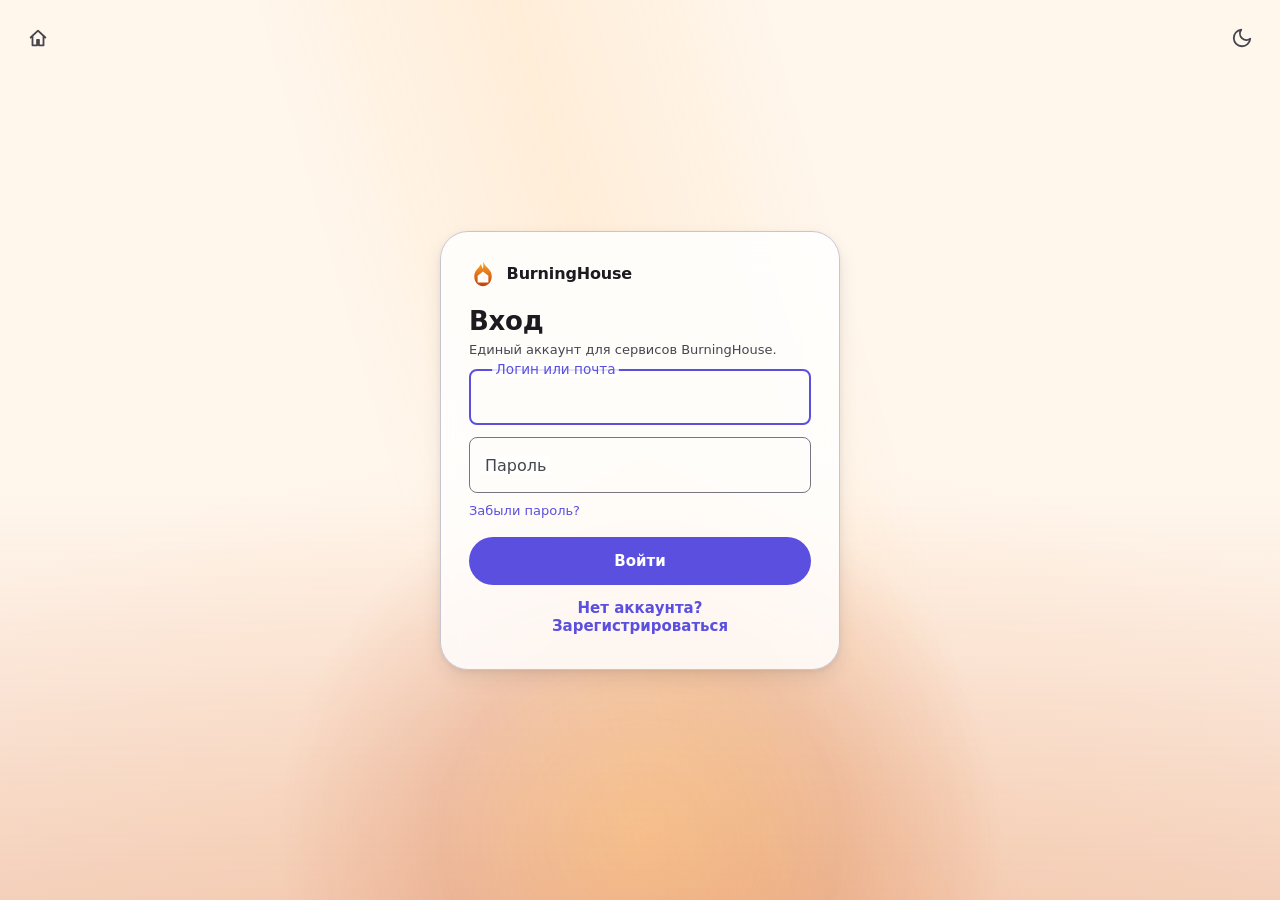
==== commit 2ff27080: "Добавить друзей и личные ссылки приглашений Внёс полноценную поддержку «друзей»: добавлена таблица f" ====
--- a/index.html
+++ b/index.html
@@ -2,6 +2,11 @@
 <html lang="ru">
 <head>
 <meta charset="utf-8">
+<!-- serveApp() отдаёт этот же файл на любом пути (/, /reset, /verify-email,
+     /friends/invite — он двухсегментный!), а относительные assets/... без
+     <base> резолвились бы от текущего пути, а не от корня: на /friends/invite
+     ушли бы в несуществующий /friends/assets/... и стили с скриптом не грузились бы. -->
+<base href="/">
 <meta name="viewport" content="width=device-width,initial-scale=1,viewport-fit=cover">
 <meta name="robots" content="noindex,nofollow">
 <meta name="color-scheme" content="light dark">
@@ -22,8 +27,8 @@
   <div class="bh-layer bh-sparks" data-bh-sparks="6"></div>
 </div>
 
-<button class="icon-btn" id="themeBtn" type="button" title="Сменить тему" aria-label="Сменить тему"></button>
-<a class="icon-btn" id="homeBtn" href="https://burninghouse.ru" title="На главную" aria-label="На главную">
+<button class="icon-btn icon-btn--corner" id="themeBtn" type="button" title="Сменить тему" aria-label="Сменить тему"></button>
+<a class="icon-btn icon-btn--corner" id="homeBtn" href="https://burninghouse.ru" title="На главную" aria-label="На главную">
   <svg class="icon" viewBox="0 0 24 24"><path d="M4 11.5 12 4l8 7.5M6 9.5V20h5v-6h2v6h5V9.5"/></svg>
 </a>
 
@@ -82,7 +87,7 @@
         </div>
         <label class="check-row" id="fSharePhoneWrap">
           <input id="fSharePhone" type="checkbox">
-          <span>Разрешить сервисам получать телефон для переводов</span>
+          <span>Показывать телефон друзьям и сервисам (для переводов)</span>
         </label>
         <div class="field hidden" id="fCodeWrap">
           <input id="fCode" name="code" type="text" placeholder=" " autocomplete="off">
@@ -95,6 +100,37 @@
     <button class="btn filled full" id="loginSubmit" type="submit">Войти</button>
   </form>
   <button class="btn full" id="loginToggle" type="button" style="margin-top:8px">Нет аккаунта? Зарегистрироваться</button>
+</div>
+
+<!-- Мягкое окошко «добавьте почту» — показывается вместо молчаливого SSO-редиректа
+     в сервис, если у аккаунта ещё нет почты (см. /authorize в server.js).
+     Пропустить можно — email_prompt_dismissed не даёт спросить снова в
+     рамках этой же SSO-сессии. -->
+<div class="card hidden" id="emailNagCard">
+  <a class="bh-lockup brand-lockup" href="https://burninghouse.ru">
+    <svg class="bh-mark" viewBox="0 0 24 24" role="img" aria-label="BurningHouse">
+      <defs>
+        <linearGradient id="bhFlameNag" x1="0" y1="1" x2="0" y2="0">
+          <stop offset="0" stop-color="var(--flame-base, #c2410c)"/>
+          <stop offset="1" stop-color="var(--flame-tip, #ffa62b)"/>
+        </linearGradient>
+      </defs>
+      <path class="bh-flame" fill="url(#bhFlameNag)" fill-rule="evenodd"
+            d="M12 1.2C13.6 5 16.4 6.6 18.2 9.4C21.4 14.4 18.6 22.4 12 22.4C5.4 22.4 2.6 14.4 5.8 9.4C7.2 7.2 9.2 6 10.2 3.4C10.9 5.6 11.4 6.6 12 7.4C12.4 5.6 12.3 3.4 12 1.2ZM12 9.8 7.4 13.6V19.2H16.6V13.6Z"/>
+    </svg>
+    <span class="bh-name">BurningHouse</span>
+  </a>
+  <h1>Укажите почту</h1>
+  <p class="sub">Без неё нельзя будет восстановить пароль, если забудете его. Можно добавить сейчас или пропустить и сделать это позже — из кабинета.</p>
+  <form id="emailNagForm">
+    <div class="field">
+      <input id="emailNagValue" type="email" placeholder=" " autocomplete="email" autocapitalize="none" spellcheck="false">
+      <label for="emailNagValue">Почта</label>
+    </div>
+    <div class="err" id="emailNagErr"></div>
+    <button class="btn filled full" type="submit">Добавить и продолжить</button>
+  </form>
+  <button class="btn full" id="emailNagSkip" type="button" style="margin-top:8px">Пропустить</button>
 </div>
 
 <!-- Открывается по ссылке из письма (?token=...) — см. /reset и
@@ -130,6 +166,51 @@
   </form>
 </div>
 
+<!-- Открывается по ссылке из письма подтверждения (?token=...) — см.
+     /verify-email и /api/account/email/confirm в server.js. Подтверждает
+     сама, без участия человека — карточка только показывает результат. -->
+<div class="card hidden" id="verifyCard">
+  <a class="bh-lockup brand-lockup" href="https://burninghouse.ru">
+    <svg class="bh-mark" viewBox="0 0 24 24" role="img" aria-label="BurningHouse">
+      <defs>
+        <linearGradient id="bhFlameVerify" x1="0" y1="1" x2="0" y2="0">
+          <stop offset="0" stop-color="var(--flame-base, #c2410c)"/>
+          <stop offset="1" stop-color="var(--flame-tip, #ffa62b)"/>
+        </linearGradient>
+      </defs>
+      <path class="bh-flame" fill="url(#bhFlameVerify)" fill-rule="evenodd"
+            d="M12 1.2C13.6 5 16.4 6.6 18.2 9.4C21.4 14.4 18.6 22.4 12 22.4C5.4 22.4 2.6 14.4 5.8 9.4C7.2 7.2 9.2 6 10.2 3.4C10.9 5.6 11.4 6.6 12 7.4C12.4 5.6 12.3 3.4 12 1.2ZM12 9.8 7.4 13.6V19.2H16.6V13.6Z"/>
+    </svg>
+    <span class="bh-name">BurningHouse</span>
+  </a>
+  <h1 id="verifyTitle">Подтверждаем почту…</h1>
+  <p class="sub" id="verifyMsg"></p>
+  <a class="btn filled full hidden" id="verifyContinue" href="https://burninghouse.ru">Готово</a>
+</div>
+
+<!-- Открывается по личной ссылке-приглашению (?token=...) — см. /friends/invite
+     и /api/friends/invite/accept в server.js. Если человек ещё не вошёл,
+     сначала показывается обычная форма входа (см. init() в app.js) — после
+     входа он возвращается сюда же и дружба оформляется сама. -->
+<div class="card hidden" id="friendInviteCard">
+  <a class="bh-lockup brand-lockup" href="https://burninghouse.ru">
+    <svg class="bh-mark" viewBox="0 0 24 24" role="img" aria-label="BurningHouse">
+      <defs>
+        <linearGradient id="bhFlameInvite" x1="0" y1="1" x2="0" y2="0">
+          <stop offset="0" stop-color="var(--flame-base, #c2410c)"/>
+          <stop offset="1" stop-color="var(--flame-tip, #ffa62b)"/>
+        </linearGradient>
+      </defs>
+      <path class="bh-flame" fill="url(#bhFlameInvite)" fill-rule="evenodd"
+            d="M12 1.2C13.6 5 16.4 6.6 18.2 9.4C21.4 14.4 18.6 22.4 12 22.4C5.4 22.4 2.6 14.4 5.8 9.4C7.2 7.2 9.2 6 10.2 3.4C10.9 5.6 11.4 6.6 12 7.4C12.4 5.6 12.3 3.4 12 1.2ZM12 9.8 7.4 13.6V19.2H16.6V13.6Z"/>
+    </svg>
+    <span class="bh-name">BurningHouse</span>
+  </a>
+  <h1 id="friendInviteTitle">Добавляем в друзья…</h1>
+  <p class="sub" id="friendInviteMsg"></p>
+  <a class="btn filled full hidden" id="friendInviteContinue" href="https://burninghouse.ru">Готово</a>
+</div>
+
 <!-- Аккаунт: то, что видит вошедший пользователь на самом auth-домене. -->
 <div class="card wide hidden" id="accountCard">
   <a class="bh-lockup brand-lockup" href="https://burninghouse.ru">
@@ -156,73 +237,121 @@
   </div>
   <p class="sub">Этот аккаунт общий для всех сервисов BurningHouse.</p>
 
-  <details id="nameBlock">
-    <summary>Имя</summary>
-    <form id="nameForm">
-      <div class="field"><input id="nameValue" type="text" placeholder=" " maxlength="60" autocomplete="name"><label for="nameValue">Имя</label></div>
-      <label class="check-row"><input id="nameShow" type="checkbox"><span>Показывать сервисам вместо логина</span></label>
-      <div class="err" id="nameErr"></div>
-      <button class="btn tonal full" type="submit">Сохранить имя</button>
+  <!-- Три вкладки вместо одного длинного столбика аккордеонов: Профиль —
+       что видно другим (имя/почта/телефон), Друзья — сам список и заявки,
+       Безопасность — пароль, устройства и самое необратимое (удаление). -->
+  <div class="tabs" role="tablist">
+    <button class="tab" type="button" role="tab" id="tabBtnProfile" aria-selected="true" data-tab="profile">Профиль</button>
+    <button class="tab" type="button" role="tab" id="tabBtnFriends" aria-selected="false" data-tab="friends">Друзья<span class="tab-badge hidden" id="friendsBadge"></span></button>
+    <button class="tab" type="button" role="tab" id="tabBtnSecurity" aria-selected="false" data-tab="security">Безопасность</button>
+  </div>
+
+  <div class="tabpanel" id="tabPanelProfile" data-tabpanel="profile">
+    <details id="nameBlock">
+      <summary>Имя</summary>
+      <form id="nameForm">
+        <div class="field"><input id="nameValue" type="text" placeholder=" " maxlength="60" autocomplete="name"><label for="nameValue">Имя</label></div>
+        <label class="check-row"><input id="nameShow" type="checkbox"><span>Показывать сервисам вместо логина</span></label>
+        <div class="err" id="nameErr"></div>
+        <button class="btn tonal full" type="submit">Сохранить имя</button>
+      </form>
+      <p class="sub">Сервисам имя видно, только если галочка включена — иначе только логин, как раньше. Друзьям на BurningHouse имя видно всегда, независимо от неё.</p>
+    </details>
+
+    <details id="mailBlock">
+      <summary>Почта</summary>
+      <form id="mailForm">
+        <div class="field"><input id="mailValue" type="email" placeholder=" " autocomplete="email" autocapitalize="none" spellcheck="false"><label for="mailValue">Адрес почты</label></div>
+        <div class="field" id="mailPassWrap"><input id="mailPass" type="password" placeholder=" " autocomplete="current-password"><label for="mailPass">Текущий пароль</label></div>
+        <div class="err" id="mailErr"></div>
+        <div class="ok" id="mailOk"></div>
+        <button class="btn tonal full" type="submit">Сохранить почту</button>
+      </form>
+      <p class="sub" id="mailStatus"></p>
+      <button class="link-btn hidden" id="mailResend" type="button">Отправить письмо с подтверждением ещё раз</button>
+    </details>
+
+    <details id="phoneBlock">
+      <summary>Телефон</summary>
+      <form id="phoneForm">
+        <div class="field"><input id="phoneValue" type="tel" placeholder=" " autocomplete="tel" inputmode="tel"><label for="phoneValue">Номер телефона</label></div>
+        <label class="check-row"><input id="phoneShare" type="checkbox"><span>Показывать телефон друзьям и сервисам (для переводов)</span></label>
+        <div class="field"><input id="phonePass" type="password" placeholder=" " autocomplete="current-password"><label for="phonePass">Текущий пароль</label></div>
+        <div class="err" id="phoneErr"></div>
+        <button class="btn tonal full" type="submit">Сохранить телефон</button>
+      </form>
+      <p class="sub">Без галочки номер знает только этот кабинет. С галочкой его увидят
+        ваши друзья на BurningHouse и сможет запросить сервис, которому вы уже
+        вошли (например, чтобы принять от вас перевод); кому именно его
+        показывать внутри себя — решает сам сервис, не эта настройка.</p>
+    </details>
+  </div>
+
+  <div class="tabpanel hidden" id="tabPanelFriends" data-tabpanel="friends">
+    <div id="friendsIncomingWrap" class="request-group hidden">
+      <h2>Заявки вам</h2>
+      <div id="friendsIncoming"></div>
+    </div>
+
+    <div id="friendsOutgoingWrap" class="request-group hidden">
+      <h2>Отправленные заявки</h2>
+      <div id="friendsOutgoing"></div>
+    </div>
+
+    <div id="friendsListWrap">
+      <div id="friendsList"><div class="empty">Пока никого нет</div></div>
+    </div>
+
+    <form id="friendRequestForm">
+      <div class="field"><input id="friendUsername" type="text" placeholder=" " autocapitalize="none" spellcheck="false"><label for="friendUsername">Логин друга</label></div>
+      <div class="err" id="friendReqErr"></div>
+      <div class="ok" id="friendReqOk"></div>
+      <button class="btn tonal full" type="submit">Отправить заявку</button>
     </form>
-    <p class="sub">Пока выключено — сервисы видят только логин, как раньше.</p>
-  </details>
-
-  <details id="pwBlock">
-    <summary>Сменить пароль</summary>
-    <form id="pwForm">
-      <div class="field"><input id="pwCur" type="password" placeholder=" " autocomplete="current-password"><label for="pwCur">Текущий пароль</label></div>
-      <div class="field"><input id="pwNew" type="password" placeholder=" " autocomplete="new-password"><label for="pwNew">Новый пароль</label></div>
-      <div class="field"><input id="pwNew2" type="password" placeholder=" " autocomplete="new-password"><label for="pwNew2">Повторите новый</label></div>
-      <div class="err" id="pwErr"></div>
-      <button class="btn tonal full" type="submit">Сохранить пароль</button>
-    </form>
-    <p class="sub">После смены пароля все остальные устройства придётся авторизовать заново.</p>
-  </details>
-
-  <details id="mailBlock">
-    <summary>Почта</summary>
-    <form id="mailForm">
-      <div class="field"><input id="mailValue" type="email" placeholder=" " autocomplete="email" autocapitalize="none" spellcheck="false"><label for="mailValue">Адрес почты</label></div>
-      <div class="field"><input id="mailPass" type="password" placeholder=" " autocomplete="current-password"><label for="mailPass">Текущий пароль</label></div>
-      <div class="err" id="mailErr"></div>
-      <button class="btn tonal full" type="submit">Сохранить почту</button>
-    </form>
-    <p class="sub">Пока используется только как контакт: писем сервис ещё не отправляет.</p>
-  </details>
-
-  <details id="phoneBlock">
-    <summary>Телефон</summary>
-    <form id="phoneForm">
-      <div class="field"><input id="phoneValue" type="tel" placeholder=" " autocomplete="tel" inputmode="tel"><label for="phoneValue">Номер телефона</label></div>
-      <label class="check-row"><input id="phoneShare" type="checkbox"><span>Разрешить сервисам получать телефон для переводов</span></label>
-      <div class="field"><input id="phonePass" type="password" placeholder=" " autocomplete="current-password"><label for="phonePass">Текущий пароль</label></div>
-      <div class="err" id="phoneErr"></div>
-      <button class="btn tonal full" type="submit">Сохранить телефон</button>
-    </form>
-    <p class="sub">Без галочки номер знает только этот кабинет. С галочкой — его
-      сможет запросить сервис, которому вы уже вошли (например, чтобы принять
-      от вас перевод); кому именно его показывать внутри себя — решает сам
-      сервис, не эта настройка.</p>
-  </details>
-
-  <details id="sessBlock">
-    <summary>Устройства и сервисы</summary>
-    <div id="sessList"><div class="empty">Загрузка…</div></div>
-    <button class="btn danger full" id="revokeAll" type="button">Отозвать все доступы сервисов</button>
-  </details>
-
-  <details id="deleteBlock">
-    <summary>Удалить аккаунт</summary>
-    <p class="sub">Аккаунт и все данные (сессии, история входов) удаляются без возможности восстановления, доступ ко всем сервисам BurningHouse пропадёт сразу. Чтобы подтвердить, наберите логин <strong id="deleteUserHint"></strong> в поле ниже.</p>
-    <form id="deleteForm">
-      <div class="field">
-        <input id="deleteUser" type="text" placeholder=" " autocomplete="off" autocapitalize="none" spellcheck="false">
-        <label for="deleteUser">Логин для подтверждения</label>
-      </div>
-      <div class="err" id="deleteErr"></div>
-      <button class="btn danger full" type="submit">Удалить аккаунт навсегда</button>
-    </form>
-  </details>
+
+    <p class="sub">Или поделитесь личной ссылкой — тот, кто перейдёт по ней и
+      войдёт в свой аккаунт, сразу станет другом, без отдельного подтверждения.</p>
+    <div class="input-row">
+      <div class="field"><input id="friendInviteLink" type="text" readonly><label for="friendInviteLink">Ваша ссылка-приглашение</label></div>
+      <button class="icon-btn" id="friendCopyInvite" type="button" title="Скопировать ссылку" aria-label="Скопировать ссылку">
+        <svg class="icon" viewBox="0 0 24 24"><rect x="9" y="9" width="11" height="11" rx="2" ry="2"/><path d="M5 15V5a2 2 0 0 1 2-2h10"/></svg>
+      </button>
+    </div>
+    <button class="link-btn" id="friendRegenInvite" type="button">Ссылка ушла не туда? Обновить</button>
+  </div>
+
+  <div class="tabpanel hidden" id="tabPanelSecurity" data-tabpanel="security">
+    <details id="pwBlock">
+      <summary>Сменить пароль</summary>
+      <form id="pwForm">
+        <div class="field"><input id="pwCur" type="password" placeholder=" " autocomplete="current-password"><label for="pwCur">Текущий пароль</label></div>
+        <div class="field"><input id="pwNew" type="password" placeholder=" " autocomplete="new-password"><label for="pwNew">Новый пароль</label></div>
+        <div class="field"><input id="pwNew2" type="password" placeholder=" " autocomplete="new-password"><label for="pwNew2">Повторите новый</label></div>
+        <div class="err" id="pwErr"></div>
+        <button class="btn tonal full" type="submit">Сохранить пароль</button>
+      </form>
+      <p class="sub">После смены пароля все остальные устройства придётся авторизовать заново.</p>
+    </details>
+
+    <details id="sessBlock">
+      <summary>Устройства и сервисы</summary>
+      <div id="sessList"><div class="empty">Загрузка…</div></div>
+      <button class="btn danger full" id="revokeAll" type="button">Отозвать все доступы сервисов</button>
+    </details>
+
+    <details id="deleteBlock">
+      <summary>Удалить аккаунт</summary>
+      <p class="sub">Аккаунт и все данные (сессии, история входов) удаляются без возможности восстановления, доступ ко всем сервисам BurningHouse пропадёт сразу. Чтобы подтвердить, наберите логин <strong id="deleteUserHint"></strong> в поле ниже.</p>
+      <form id="deleteForm">
+        <div class="field">
+          <input id="deleteUser" type="text" placeholder=" " autocomplete="off" autocapitalize="none" spellcheck="false">
+          <label for="deleteUser">Логин для подтверждения</label>
+        </div>
+        <div class="err" id="deleteErr"></div>
+        <button class="btn danger full" type="submit">Удалить аккаунт навсегда</button>
+      </form>
+    </details>
+  </div>
 
   <button class="btn outlined full" id="logoutBtn" type="button">Выйти</button>
 </div>
--- a/assets/styles.css
+++ b/assets/styles.css
@@ -125,6 +125,10 @@
 .sub{font-size:13px;color:var(--md-sys-color-on-surface-variant);margin:6px 0}
 .err{color:var(--md-sys-color-error);font-size:13px;min-height:18px;margin-top:10px}
 .ok{color:var(--md-sys-color-primary);font-size:13px;min-height:18px;margin-top:10px}
+/* Пустые — совсем без места: формы вроде friendRequestForm держат .err И .ok
+   рядом одновременно (одно на ошибку, другое на успех), и оба с одинаковым
+   min-height давали ~56px пустоты перед кнопкой, когда сообщать было нечего. */
+.err:empty, .ok:empty{min-height:0;margin-top:0}
 .hidden{display:none !important}
 
 /* ---- флажок-настройка (нативный checkbox + accent-color: своя тема без
@@ -193,6 +197,38 @@
 .who .name{font-size:20px;font-weight:600;line-height:1.2}
 .who .mail{font-size:13px;color:var(--md-sys-color-on-surface-variant);word-break:break-all}
 
+/* ---- вкладки кабинета (Профиль / Друзья / Безопасность) ---- */
+.tabs{display:flex;gap:4px;margin-top:18px;border-bottom:1px solid var(--md-sys-color-outline-variant)}
+.tab{
+  flex:1;background:none;border:0;padding:11px 4px;font:inherit;font-size:14px;font-weight:600;
+  color:var(--md-sys-color-on-surface-variant);cursor:pointer;
+  border-bottom:2px solid transparent;margin-bottom:-1px;
+  transition:color .15s,border-color .15s;
+}
+.tab:hover{color:var(--md-sys-color-on-surface)}
+.tab[aria-selected="true"]{color:var(--md-sys-color-primary);border-bottom-color:var(--md-sys-color-primary)}
+/* Точка «есть непрочитанное» — заявки в друзья теперь за вкладкой, не видны
+   с одного взгляда, как раньше были в общем списке аккордеонов. */
+.tab-badge{
+  display:inline-block;width:7px;height:7px;border-radius:50%;
+  background:var(--md-sys-color-error);margin-left:6px;vertical-align:middle;
+}
+/* margin-top на панели, не на первом details — у вкладки «Друзья» первый
+   элемент не details, а div (список), правило должно работать для обеих форм. */
+.tabpanel{margin-top:14px}
+.tabpanel details:first-child{margin-top:0}
+
+/* Заявки — в подсвеченном коробе, отдельно от уже принятых друзей ниже:
+   разные по смыслу вещи (кто-то ждёт вашего решения vs уже состоявшаяся связь). */
+.request-group{
+  background:var(--md-sys-color-secondary-container);
+  border-radius:var(--r-m);
+  padding:2px 14px 10px;
+  margin-bottom:16px;
+}
+.request-group h2{color:var(--md-sys-color-on-secondary-container);margin-top:14px}
+.request-group .session{border-top-color:color-mix(in srgb, var(--md-sys-color-on-secondary-container) 15%, transparent)}
+
 details{
   border:1px solid var(--md-sys-color-outline-variant);border-radius:var(--r-m);
   padding:0 16px;margin-top:10px;
@@ -224,8 +260,8 @@
 
 /* ---- переключатель темы и кнопка «на главную» — фиксированы по углам, видны на любой карточке ---- */
 .icon-btn{
-  position:fixed;top:16px;right:16px;z-index:5;
-  width:44px;height:44px;border-radius:var(--r-full);
+  position:relative;
+  width:44px;height:44px;border-radius:var(--r-full);flex:none;
   border:0;background:transparent;color:var(--md-sys-color-on-surface-variant);
   cursor:pointer;display:grid;place-items:center;overflow:hidden;
   text-decoration:none;
@@ -234,8 +270,15 @@
 .icon-btn:hover::after{opacity:.08}
 .icon-btn:active::after{opacity:.12}
 .icon{width:22px;height:22px;fill:none;stroke:currentColor;stroke-width:2;stroke-linecap:round;stroke-linejoin:round;flex:none}
+/* Тема/на главную — плавающие кнопки в углах экрана, а не в потоке страницы. */
+.icon-btn--corner{position:fixed;top:16px;right:16px;z-index:5}
 /* «На главную» — противоположный угол от переключателя темы, чтобы не перекрывались. */
 #homeBtn{right:auto;left:16px}
+
+/* ---- поле + иконка-кнопка рядом (ссылка-приглашение и т.п.) ---- */
+.input-row{display:flex;gap:8px;align-items:center;margin-top:12px}
+.input-row .field{flex:1;margin-top:0;min-width:0}
+.input-row .icon-btn{border:1px solid var(--md-sys-color-outline-variant)}
 
 .snack{
   position:fixed;left:50%;bottom:24px;transform:translate(-50%,80px);
